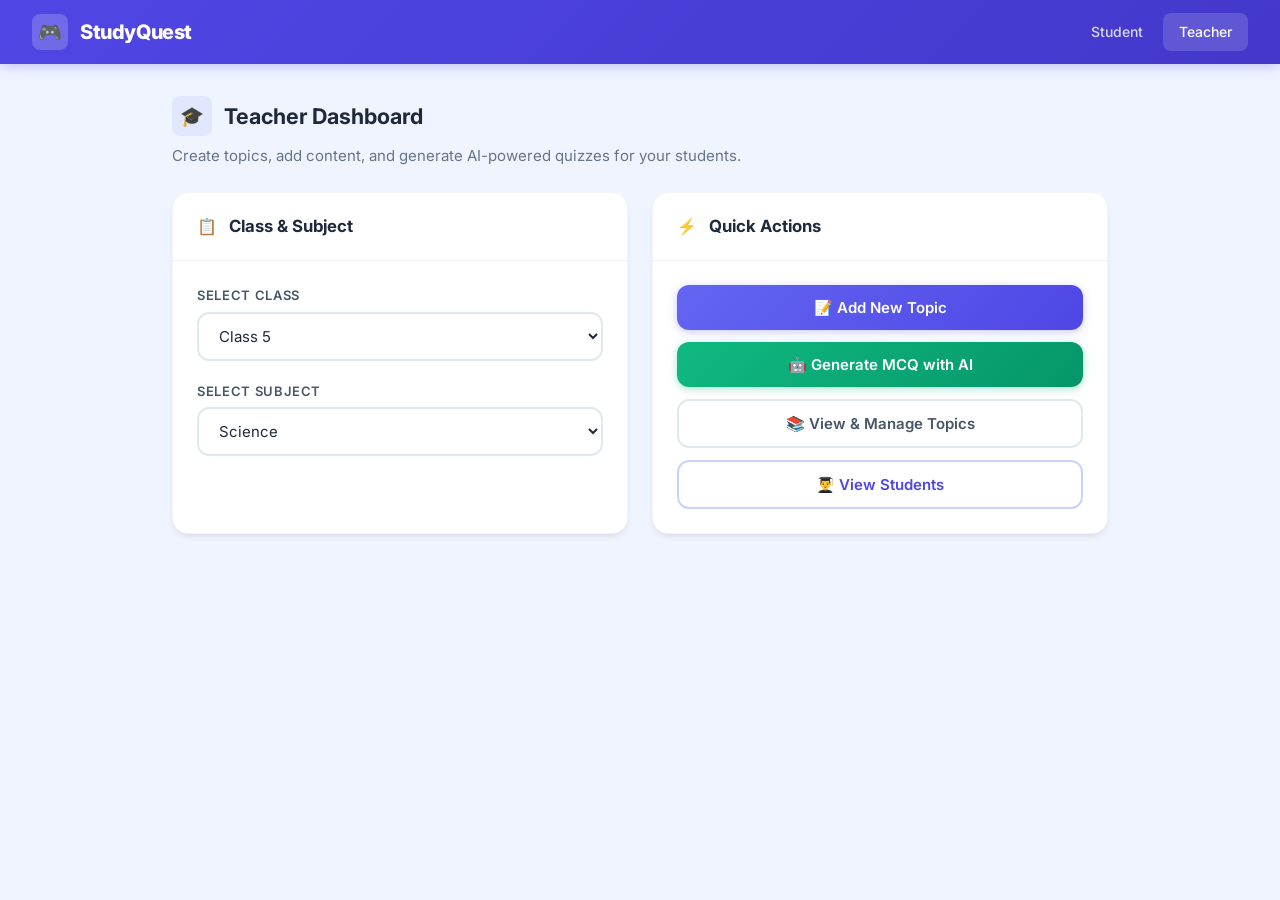
==== public/teacher.html @ b0b4f8f8 "update" ====
<!DOCTYPE html>
<html lang="en">

<head>
    <meta charset="UTF-8">
    <meta name="viewport" content="width=device-width, initial-scale=1.0">
    <meta name="description"
        content="StudyQuest Teacher Dashboard — Create levels, generate AI-powered MCQs, and manage your classroom.">
    <title>Teacher Dashboard — StudyQuest</title>
    <link rel="stylesheet" href="css/style.css">
    <script src="js/teacher.js" defer></script>
</head>

<body>

    <div class="app-wrapper">

        <!-- Navbar -->
        <nav class="navbar">
            <a href="index.html" class="navbar-brand">
                <span class="logo-icon">🎮</span>
                StudyQuest
            </a>
            <div class="navbar-nav">
                <a href="index.html">Student</a>
                <a href="teacher.html" class="active">Teacher</a>
            </div>
        </nav>

        <!-- Main Content -->
        <main class="main-content">

            <!-- Dashboard Header -->
            <div class="section-header">
                <div class="icon">🎓</div>
                <h2>Teacher Dashboard</h2>
            </div>
            <p class="section-subtitle">Create topics, add content, and generate AI-powered quizzes for your students.
            </p>

            <!-- Step 1: Class & Subject Selection -->
            <div id="selectClassSubject">
                <div class="dashboard-grid">

                    <!-- Select Card -->
                    <div class="card">
                        <div class="card-header">
                            <span>📋</span>
                            <h3>Class & Subject</h3>
                        </div>
                        <div class="card-body">
                            <div class="form-group">
                                <label for="classSelect">Select Class</label>
                                <select id="classSelect">
                                    <option value="5">Class 5</option>
                                    <option value="6">Class 6</option>
                                    <option value="7">Class 7</option>
                                    <option value="8">Class 8</option>
                                    <option value="9">Class 9</option>
                                    <option value="10">Class 10</option>
                                </select>
                            </div>
                            <div class="form-group">
                                <label for="subjectSelect">Select Subject</label>
                                <select id="subjectSelect">
                                    <option value="Science">Science</option>
                                    <option value="Math">Math</option>
                                    <option value="English">English</option>
                                    <option value="Social">Social</option>
                                    <option value="Computer">Computer</option>
                                    <option value="Nepali">Nepali</option>
                                    <option value="Health">Health</option>
                                </select>
                            </div>
                        </div>
                    </div>

                    <!-- Actions Card -->
                    <div class="card">
                        <div class="card-header">
                            <span>⚡</span>
                            <h3>Quick Actions</h3>
                        </div>
                        <div class="card-body" style="display:flex; flex-direction:column; gap:0.75rem;">
                            <button class="btn btn-primary btn-block" onclick="showAddLevelForm()">
                                📝 Add New Topic
                            </button>
                            <button class="btn btn-success btn-block" onclick="showMCQForm()">
                                🤖 Generate MCQ with AI
                            </button>
                            <button class="btn btn-ghost btn-block" onclick="showManageLevels()">
                                📚 View & Manage Topics
                            </button>
                            <button class="btn btn-ghost btn-block" onclick="showStudents()"
                                style="border-color: var(--primary-200); color: var(--primary-600);">
                                👨‍🎓 View Students
                            </button>
                        </div>
                    </div>
                </div>
            </div>

            <!-- Step 2: Add Level Form (hidden) -->
            <div id="levelFormContainer" class="hidden">
                <div class="card" style="max-width: 600px;">
                    <div class="card-header flex-between">
                        <div style="display:flex; align-items:center; gap:0.75rem;">
                            <span>📝</span>
                            <h3>Add New Topic</h3>
                        </div>
                        <button class="btn btn-ghost btn-sm" onclick="backToSelect()">← Back</button>
                    </div>
                    <div class="card-body">
                        <form id="levelForm" action="../api/add_level.php" method="POST">
                            <input type="hidden" name="class" id="formClass">
                            <input type="hidden" name="subject" id="formSubject">
                            <div style="margin-bottom:1rem;">
                                <span id="addTopicBadge" class="badge badge-primary"
                                    style="font-size:0.8125rem; padding:0.375rem 0.75rem;"></span>
                            </div>
                            <div class="form-group">
                                <label for="levelNo">Topic Number</label>
                                <input type="number" name="level_no" id="levelNo" placeholder="e.g. 1" required>
                            </div>
                            <div class="form-group">
                                <label for="topicInput">Topic</label>
                                <input type="text" name="topic" id="topicInput" placeholder="e.g. Photosynthesis"
                                    required>
                            </div>
                            <div class="form-group">
                                <label for="contentArea">Content</label>
                                <textarea name="content" id="contentArea" rows="8"
                                    placeholder="Write the lesson content here...&#10;&#10;Formatting tips:&#10;- Use line breaks for paragraphs&#10;- Use **bold** for key terms&#10;- Use # for headings&#10;- Use - for bullet lists&#10;- Use 1. for numbered lists"
                                    required></textarea>
                            </div>

                            <button type="submit" class="btn btn-primary btn-block">
                                ✅ Add Topic
                            </button>
                        </form>
                    </div>
                </div>
            </div>

            <!-- Step 3: MCQ Generation (hidden) -->
            <div id="mcqFormContainer" class="hidden">
                <div class="card" style="max-width: 600px;">
                    <div class="card-header flex-between">
                        <div style="display:flex; align-items:center; gap:0.75rem;">
                            <span>🤖</span>
                            <h3>AI MCQ Generator</h3>
                        </div>
                        <button class="btn btn-ghost btn-sm" onclick="backToSelect()">← Back</button>
                    </div>
                    <div class="card-body">
                        <div class="form-group">
                            <label for="mcqTopicSelect">Select Topic</label>
                            <select id="mcqTopicSelect">
                                <option value="">Loading topics...</option>
                            </select>
                        </div>
                        <p style="color: var(--gray-500); margin-bottom: 1rem; font-size: 0.875rem;">
                            Select a topic above, then click Generate to create an MCQ for that specific topic.
                        </p>
                        <button class="btn btn-success btn-block" onclick="generateMCQ()" id="generateBtn">
                            🤖 Generate MCQ
                        </button>
                        <div id="mcqOutput" class="mt-2"></div>
                    </div>
                </div>
            </div>

            <!-- Step 4: Manage Levels (hidden) -->
            <div id="manageLevelsContainer" class="hidden">
                <div class="card">
                    <div class="card-header flex-between">
                        <div style="display:flex; align-items:center; gap:0.75rem;">
                            <span>📚</span>
                            <h3>Manage Topics</h3>
                        </div>
                        <button class="btn btn-ghost btn-sm" onclick="backToSelect()">← Back</button>
                    </div>
                    <div class="card-body" id="manageLevelsList">
                        <!-- Populated by JS -->
                    </div>
                </div>
            </div>

            <!-- Step 5: View Students (hidden) -->
            <div id="studentsContainer" class="hidden">
                <div class="card">
                    <div class="card-header flex-between">
                        <div style="display:flex; align-items:center; gap:0.75rem;">
                            <span>👨‍🎓</span>
                            <h3>Registered Students</h3>
                        </div>
                        <div style="display:flex; align-items:center; gap:0.75rem;">
                            <select id="studentGradeFilter" onchange="loadStudents()"
                                style="padding:0.375rem 0.75rem; font-size:0.8125rem; border-radius:var(--radius-md); border:1px solid var(--gray-200);">
                                <option value="">All Classes</option>
                                <option value="5">Class 5</option>
                                <option value="6">Class 6</option>
                                <option value="7">Class 7</option>
                                <option value="8">Class 8</option>
                                <option value="9">Class 9</option>
                                <option value="10">Class 10</option>
                            </select>
                            <button class="btn btn-sm btn-success" onclick="generateWeeklyReport()"
                                style="font-size:0.75rem; padding:0.375rem 0.75rem;">
                                📊 Weekly Report
                            </button>
                            <button class="btn btn-ghost btn-sm" onclick="backToSelect()">← Back</button>
                        </div>
                    </div>
                    <div class="card-body" id="studentsList">
                        <!-- Populated by JS -->
                    </div>
                </div>
            </div>

            <!-- Edit Level Modal -->
            <div id="editModal" class="modal-overlay hidden">
                <div class="modal-card">
                    <div class="card-header flex-between">
                        <div style="display:flex; align-items:center; gap:0.75rem;">
                            <span>✏️</span>
                            <h3>Edit Topic</h3>
                        </div>
                        <button class="btn btn-ghost btn-sm" onclick="closeEditModal()">✕</button>
                    </div>
                    <div class="card-body">
                        <input type="hidden" id="editLevelId">
                        <div class="form-group">
                            <label for="editTopic">Topic</label>
                            <input type="text" id="editTopic" placeholder="Topic name">
                        </div>
                        <div class="form-group">
                            <label for="editContent">Content</label>
                            <textarea id="editContent" rows="5" placeholder="Lesson content..."></textarea>
                        </div>
                        <button class="btn btn-primary btn-block" onclick="saveEditLevel()">
                            💾 Save Changes
                        </button>
                    </div>
                </div>
            </div>

        </main>
    </div>

    <!-- Toast Container -->
    <div class="toast-container" id="toastContainer"></div>

</body>

</html>
---- public/css/style.css ----
/* ============================================
   StudyQuest — Professional Design System
   ============================================ */

@import url('https://fonts.googleapis.com/css2?family=Inter:wght@400;500;600;700;800&display=swap');

/* ----- Design Tokens ----- */
:root {
  /* Primary Palette */
  --primary-50: #eef2ff;
  --primary-100: #e0e7ff;
  --primary-200: #c7d2fe;
  --primary-300: #a5b4fc;
  --primary-400: #818cf8;
  --primary-500: #6366f1;
  --primary-600: #4f46e5;
  --primary-700: #4338ca;

  /* Accent */
  --accent-400: #34d399;
  --accent-500: #10b981;
  --accent-600: #059669;

  /* Warm Accents */
  --amber-400: #fbbf24;
  --amber-500: #f59e0b;
  --rose-400: #fb7185;
  --rose-500: #f43f5e;

  /* Neutrals */
  --gray-50: #f8fafc;
  --gray-100: #f1f5f9;
  --gray-200: #e2e8f0;
  --gray-300: #cbd5e1;
  --gray-400: #94a3b8;
  --gray-500: #64748b;
  --gray-600: #475569;
  --gray-700: #334155;
  --gray-800: #1e293b;
  --gray-900: #0f172a;

  /* Surfaces */
  --surface-bg: #f0f4ff;
  --surface-card: #ffffff;
  --surface-elevated: #ffffff;
  --surface-overlay: rgba(15, 23, 42, 0.6);

  /* Shadows */
  --shadow-sm: 0 1px 2px rgba(0, 0, 0, 0.05);
  --shadow-md: 0 4px 6px -1px rgba(0, 0, 0, 0.07), 0 2px 4px -2px rgba(0, 0, 0, 0.05);
  --shadow-lg: 0 10px 15px -3px rgba(0, 0, 0, 0.08), 0 4px 6px -4px rgba(0, 0, 0, 0.04);
  --shadow-xl: 0 20px 25px -5px rgba(0, 0, 0, 0.1), 0 8px 10px -6px rgba(0, 0, 0, 0.06);
  --shadow-glow: 0 0 20px rgba(99, 102, 241, 0.25);

  /* Radii */
  --radius-sm: 8px;
  --radius-md: 12px;
  --radius-lg: 16px;
  --radius-xl: 24px;
  --radius-full: 9999px;

  /* Transitions */
  --ease-out: cubic-bezier(0.16, 1, 0.3, 1);
  --duration-fast: 150ms;
  --duration-normal: 250ms;
  --duration-slow: 400ms;
}

/* ----- Reset & Base ----- */
*,
*::before,
*::after {
  margin: 0;
  padding: 0;
  box-sizing: border-box;
}

html {
  scroll-behavior: smooth;
}

body {
  font-family: 'Inter', -apple-system, BlinkMacSystemFont, 'Segoe UI', Roboto, sans-serif;
  background: var(--surface-bg);
  color: var(--gray-800);
  line-height: 1.6;
  min-height: 100vh;
  -webkit-font-smoothing: antialiased;
  -moz-osx-font-smoothing: grayscale;
}

/* ----- Layout: App Shell ----- */
.app-wrapper {
  min-height: 100vh;
  display: flex;
  flex-direction: column;
}

/* ----- Navbar ----- */
.navbar {
  background: linear-gradient(135deg, var(--primary-600), var(--primary-700));
  color: white;
  padding: 0 2rem;
  height: 64px;
  display: flex;
  align-items: center;
  justify-content: space-between;
  position: sticky;
  top: 0;
  z-index: 100;
  box-shadow: 0 2px 12px rgba(79, 70, 229, 0.3);
}

.navbar-brand {
  display: flex;
  align-items: center;
  gap: 0.75rem;
  font-weight: 800;
  font-size: 1.25rem;
  letter-spacing: -0.02em;
  text-decoration: none;
  color: white;
}

.navbar-brand .logo-icon {
  width: 36px;
  height: 36px;
  background: rgba(255, 255, 255, 0.2);
  border-radius: var(--radius-sm);
  display: flex;
  align-items: center;
  justify-content: center;
  font-size: 1.2rem;
  backdrop-filter: blur(10px);
}

.navbar-nav {
  display: flex;
  gap: 0.25rem;
}

.navbar-nav a {
  color: rgba(255, 255, 255, 0.8);
  text-decoration: none;
  padding: 0.5rem 1rem;
  border-radius: var(--radius-sm);
  font-size: 0.875rem;
  font-weight: 500;
  transition: all var(--duration-fast) var(--ease-out);
}

.navbar-nav a:hover,
.navbar-nav a.active {
  color: white;
  background: rgba(255, 255, 255, 0.15);
}

/* ----- Main Content ----- */
.main-content {
  flex: 1;
  padding: 2rem;
  max-width: 1000px;
  width: 100%;
  margin: 0 auto;
}

/* ----- Hero Section (Student Landing) ----- */
.hero {
  text-align: center;
  padding: 3rem 2rem;
  margin-bottom: 2rem;
}

.hero-title {
  font-size: 2.5rem;
  font-weight: 800;
  letter-spacing: -0.03em;
  background: linear-gradient(135deg, var(--primary-600), var(--primary-400));
  -webkit-background-clip: text;
  -webkit-text-fill-color: transparent;
  background-clip: text;
  margin-bottom: 0.5rem;
}

.hero-subtitle {
  font-size: 1.1rem;
  color: var(--gray-500);
  font-weight: 400;
  margin-bottom: 2rem;
}

/* ----- Auth Form (Login / Register) ----- */
.auth-form {
  max-width: 400px;
  margin: 0 auto;
  background: var(--surface-card);
  padding: 2rem;
  border-radius: var(--radius-lg);
  box-shadow: var(--shadow-lg);
  border: 1px solid var(--gray-100);
}

.auth-form .form-group {
  margin-bottom: 1rem;
}

.auth-toggle {
  text-align: center;
  margin-top: 1.25rem;
  font-size: 0.875rem;
  color: var(--gray-500);
}

.auth-toggle a {
  color: var(--primary-500);
  font-weight: 600;
  text-decoration: none;
}

.auth-toggle a:hover {
  text-decoration: underline;
}

/* ----- Students Table (Teacher) ----- */
.students-table {
  width: 100%;
  border-collapse: collapse;
  font-size: 0.9375rem;
}

.students-table th {
  text-align: left;
  padding: 0.75rem 1rem;
  font-size: 0.75rem;
  font-weight: 700;
  text-transform: uppercase;
  letter-spacing: 0.05em;
  color: var(--gray-400);
  border-bottom: 2px solid var(--gray-200);
}

.students-table td {
  padding: 0.875rem 1rem;
  border-bottom: 1px solid var(--gray-100);
  color: var(--gray-700);
}

.students-table tr:hover td {
  background: var(--gray-50);
}

.students-table .student-name {
  font-weight: 600;
  color: var(--gray-800);
}

.students-table .student-grade {
  display: inline-flex;
  align-items: center;
  padding: 0.2rem 0.625rem;
  font-size: 0.75rem;
  font-weight: 700;
  background: var(--primary-100);
  color: var(--primary-700);
  border-radius: var(--radius-full);
}

.students-table .student-xp {
  font-weight: 700;
  color: var(--amber-500);
}

/* ----- AI Analysis Card (Teacher) ----- */
.ai-analysis-card {
  background: var(--surface-card);
  border-radius: var(--radius-lg);
  border: 2px solid var(--primary-200);
  box-shadow: var(--shadow-lg);
  overflow: hidden;
}

.ai-analysis-card .card-header {
  background: linear-gradient(135deg, rgba(99, 102, 241, 0.06), rgba(139, 92, 246, 0.04));
  border-bottom: 1px solid var(--gray-100);
}

/* ----- Form Elements ----- */
input[type="text"],
input[type="number"],
input[type="email"],
input[type="password"],
textarea,
select {
  width: 100%;
  padding: 0.75rem 1rem;
  font-family: inherit;
  font-size: 0.9375rem;
  color: var(--gray-800);
  background: var(--surface-card);
  border: 2px solid var(--gray-200);
  border-radius: var(--radius-md);
  outline: none;
  transition: border-color var(--duration-fast) var(--ease-out),
    box-shadow var(--duration-fast) var(--ease-out);
}

input:focus,
textarea:focus,
select:focus {
  border-color: var(--primary-400);
  box-shadow: 0 0 0 3px rgba(99, 102, 241, 0.15);
}

::placeholder {
  color: var(--gray-400);
}

label {
  display: block;
  font-size: 0.8125rem;
  font-weight: 600;
  color: var(--gray-600);
  margin-bottom: 0.375rem;
  text-transform: uppercase;
  letter-spacing: 0.05em;
}

.form-group {
  margin-bottom: 1.25rem;
}

textarea {
  resize: vertical;
  min-height: 100px;
}

/* ----- Buttons ----- */
.btn {
  display: inline-flex;
  align-items: center;
  justify-content: center;
  gap: 0.5rem;
  padding: 0.75rem 1.5rem;
  font-family: inherit;
  font-size: 0.9375rem;
  font-weight: 600;
  border: none;
  border-radius: var(--radius-md);
  cursor: pointer;
  transition: all var(--duration-normal) var(--ease-out);
  text-decoration: none;
  line-height: 1.4;
}

.btn:active {
  transform: scale(0.97);
}

/* Primary */
.btn-primary {
  background: linear-gradient(135deg, var(--primary-500), var(--primary-600));
  color: white;
  box-shadow: 0 2px 8px rgba(99, 102, 241, 0.35);
}

.btn-primary:hover {
  background: linear-gradient(135deg, var(--primary-600), var(--primary-700));
  box-shadow: 0 4px 16px rgba(99, 102, 241, 0.45);
  transform: translateY(-1px);
}

/* Success */
.btn-success {
  background: linear-gradient(135deg, var(--accent-500), var(--accent-600));
  color: white;
  box-shadow: 0 2px 8px rgba(16, 185, 129, 0.35);
}

.btn-success:hover {
  background: linear-gradient(135deg, var(--accent-400), var(--accent-500));
  box-shadow: 0 4px 16px rgba(16, 185, 129, 0.45);
  transform: translateY(-1px);
}

/* Ghost / Secondary */
.btn-ghost {
  background: transparent;
  color: var(--gray-600);
  border: 2px solid var(--gray-200);
}

.btn-ghost:hover {
  background: var(--gray-100);
  border-color: var(--gray-300);
}

/* Full Width */
.btn-block {
  width: 100%;
}

/* Small */
.btn-sm {
  padding: 0.5rem 1rem;
  font-size: 0.8125rem;
}

/* Icon */
.btn-icon {
  width: 40px;
  height: 40px;
  padding: 0;
  border-radius: var(--radius-sm);
}

/* ----- Cards ----- */
.card {
  background: var(--surface-card);
  border-radius: var(--radius-lg);
  box-shadow: var(--shadow-md);
  overflow: hidden;
  transition: all var(--duration-normal) var(--ease-out);
  border: 1px solid var(--gray-100);
}

.card:hover {
  box-shadow: var(--shadow-lg);
  transform: translateY(-2px);
}

.card-header {
  padding: 1.25rem 1.5rem;
  border-bottom: 1px solid var(--gray-100);
  display: flex;
  align-items: center;
  gap: 0.75rem;
}

.card-header h3 {
  font-size: 1.05rem;
  font-weight: 700;
  color: var(--gray-800);
}

.card-body {
  padding: 1.5rem;
}

.card-footer {
  padding: 1rem 1.5rem;
  border-top: 1px solid var(--gray-100);
  background: var(--gray-50);
}

/* ----- Level Cards (Student) ----- */
.levels-grid {
  display: grid;
  grid-template-columns: repeat(auto-fill, minmax(280px, 1fr));
  gap: 1.25rem;
  margin-top: 1.5rem;
}

.level-card {
  background: var(--surface-card);
  border-radius: var(--radius-lg);
  padding: 1.5rem;
  border: 2px solid var(--gray-100);
  cursor: pointer;
  transition: all var(--duration-normal) var(--ease-out);
  position: relative;
  overflow: hidden;
}

.level-card::before {
  content: '';
  position: absolute;
  top: 0;
  left: 0;
  width: 4px;
  height: 100%;
  background: linear-gradient(180deg, var(--primary-400), var(--primary-600));
  transform: scaleY(0);
  transition: transform var(--duration-normal) var(--ease-out);
}

.level-card:hover {
  border-color: var(--primary-200);
  box-shadow: var(--shadow-lg), 0 0 0 1px var(--primary-100);
  transform: translateY(-3px);
}

.level-card:hover::before {
  transform: scaleY(1);
}

.level-card .level-number {
  display: inline-flex;
  align-items: center;
  justify-content: center;
  width: 36px;
  height: 36px;
  background: linear-gradient(135deg, var(--primary-100), var(--primary-200));
  color: var(--primary-700);
  font-weight: 800;
  font-size: 0.875rem;
  border-radius: var(--radius-sm);
  margin-bottom: 0.75rem;
}

.level-card .level-topic {
  font-size: 1.05rem;
  font-weight: 700;
  color: var(--gray-800);
  margin-bottom: 0.375rem;
}

.level-card .level-subject {
  font-size: 0.8125rem;
  color: var(--gray-400);
  font-weight: 500;
  text-transform: uppercase;
  letter-spacing: 0.04em;
}

/* ----- Section Headers ----- */
.section-header {
  display: flex;
  align-items: center;
  gap: 0.75rem;
  margin-bottom: 0.5rem;
}

.section-header h2 {
  font-size: 1.35rem;
  font-weight: 700;
  color: var(--gray-800);
}

.section-header .icon {
  width: 40px;
  height: 40px;
  display: flex;
  align-items: center;
  justify-content: center;
  background: var(--primary-100);
  border-radius: var(--radius-sm);
  font-size: 1.2rem;
}

.section-subtitle {
  color: var(--gray-500);
  font-size: 0.9375rem;
  margin-bottom: 1.5rem;
}

/* ----- Quiz UI ----- */
.quiz-container {
  max-width: 640px;
  margin: 0 auto;
}

.quiz-progress {
  display: flex;
  align-items: center;
  gap: 1rem;
  margin-bottom: 1.5rem;
}

.quiz-progress-bar {
  flex: 1;
  height: 8px;
  background: var(--gray-200);
  border-radius: var(--radius-full);
  overflow: hidden;
}

.quiz-progress-fill {
  height: 100%;
  background: linear-gradient(90deg, var(--primary-400), var(--accent-400));
  border-radius: var(--radius-full);
  transition: width var(--duration-slow) var(--ease-out);
}

.quiz-progress-text {
  font-size: 0.8125rem;
  font-weight: 600;
  color: var(--gray-500);
  white-space: nowrap;
}

.quiz-question-card {
  background: var(--surface-card);
  border-radius: var(--radius-lg);
  padding: 2rem;
  box-shadow: var(--shadow-lg);
  border: 1px solid var(--gray-100);
  animation: fadeInUp 0.4s var(--ease-out);
}

.quiz-question-number {
  font-size: 0.75rem;
  font-weight: 700;
  text-transform: uppercase;
  letter-spacing: 0.08em;
  color: var(--primary-500);
  margin-bottom: 0.75rem;
}

.quiz-question-text {
  font-size: 1.15rem;
  font-weight: 600;
  color: var(--gray-800);
  margin-bottom: 1.5rem;
  line-height: 1.5;
}

.quiz-options {
  display: flex;
  flex-direction: column;
  gap: 0.75rem;
}

.quiz-option {
  display: flex;
  align-items: center;
  gap: 1rem;
  padding: 1rem 1.25rem;
  background: var(--gray-50);
  border: 2px solid var(--gray-200);
  border-radius: var(--radius-md);
  cursor: pointer;
  font-size: 0.9375rem;
  font-weight: 500;
  color: var(--gray-700);
  transition: all var(--duration-fast) var(--ease-out);
  font-family: inherit;
  width: 100%;
  text-align: left;
}

.quiz-option .option-letter {
  width: 32px;
  height: 32px;
  display: flex;
  align-items: center;
  justify-content: center;
  background: white;
  border: 2px solid var(--gray-200);
  border-radius: var(--radius-sm);
  font-weight: 700;
  font-size: 0.8125rem;
  color: var(--gray-500);
  flex-shrink: 0;
  transition: all var(--duration-fast) var(--ease-out);
}

.quiz-option:hover {
  border-color: var(--primary-300);
  background: var(--primary-50);
}

.quiz-option:hover .option-letter {
  border-color: var(--primary-300);
  color: var(--primary-600);
  background: var(--primary-100);
}

.quiz-option.correct {
  border-color: var(--accent-500);
  background: rgba(16, 185, 129, 0.08);
  color: var(--accent-600);
}

.quiz-option.correct .option-letter {
  border-color: var(--accent-500);
  background: var(--accent-500);
  color: white;
}

.quiz-option.wrong {
  border-color: var(--rose-400);
  background: rgba(244, 63, 94, 0.08);
  color: var(--rose-500);
}

.quiz-option.wrong .option-letter {
  border-color: var(--rose-500);
  background: var(--rose-500);
  color: white;
}

/* Eliminated option (wrong on first attempt, greyed out) */
.quiz-option.eliminated {
  opacity: 0.45;
  text-decoration: line-through;
  pointer-events: none;
  transform: scale(0.97);
}

/* Hint box shown after first wrong attempt */
.quiz-hint-box {
  margin-top: 1.25rem;
  padding: 1rem 1.25rem;
  background: linear-gradient(135deg, rgba(245, 158, 11, 0.08), rgba(245, 158, 11, 0.04));
  border: 2px solid rgba(245, 158, 11, 0.25);
  border-radius: var(--radius-md);
  animation: fadeInUp 0.4s var(--ease-out);
}

.quiz-hint-header {
  display: flex;
  align-items: center;
  gap: 0.5rem;
  margin-bottom: 0.5rem;
  font-size: 0.9375rem;
  color: var(--amber-600, #d97706);
}

.quiz-hint-box p {
  margin: 0;
  font-size: 0.875rem;
  color: var(--gray-600);
  line-height: 1.6;
}

/* ----- Score / XP Badge ----- */
.xp-badge {
  display: inline-flex;
  align-items: center;
  gap: 0.375rem;
  padding: 0.375rem 0.875rem;
  background: linear-gradient(135deg, var(--amber-400), var(--amber-500));
  color: white;
  font-weight: 700;
  font-size: 0.8125rem;
  border-radius: var(--radius-full);
  box-shadow: 0 2px 8px rgba(245, 158, 11, 0.3);
}

/* ----- Lesson Content View ----- */
.lesson-view {
  animation: fadeInUp 0.4s var(--ease-out);
}

.lesson-content {
  background: var(--surface-card);
  border-radius: var(--radius-lg);
  padding: 2rem;
  box-shadow: var(--shadow-md);
  border: 1px solid var(--gray-100);
  margin-bottom: 1.5rem;
  line-height: 1.8;
  font-size: 1rem;
  color: var(--gray-700);
}

.lesson-content h3 {
  font-size: 1.25rem;
  color: var(--gray-800);
  margin-bottom: 1rem;
}

/* ----- Lesson Body (formatted content) ----- */
.lesson-body {
  font-size: 1rem;
  line-height: 1.9;
  color: var(--gray-600);
}

.lesson-body p {
  margin-bottom: 0.875rem;
}

.lesson-body p:last-child {
  margin-bottom: 0;
}

.lesson-body strong {
  color: var(--gray-800);
  font-weight: 700;
}

.lesson-heading {
  color: var(--gray-800);
  font-weight: 700;
  margin-top: 1.25rem;
  margin-bottom: 0.5rem;
  padding-left: 0.75rem;
  border-left: 3px solid var(--primary-400);
}

h3.lesson-heading {
  font-size: 1.125rem;
}

h4.lesson-heading {
  font-size: 1rem;
}

h5.lesson-heading {
  font-size: 0.9375rem;
}

.lesson-list {
  margin: 0.625rem 0 1rem 1.25rem;
  padding: 0;
}

.lesson-list li {
  margin-bottom: 0.375rem;
  padding-left: 0.25rem;
  color: var(--gray-600);
}

ul.lesson-list li::marker {
  color: var(--primary-400);
}

ol.lesson-list li::marker {
  color: var(--primary-500);
  font-weight: 700;
}

/* ----- Completion Screen ----- */
.completion-screen {
  text-align: center;
  padding: 3rem 2rem;
  animation: fadeInUp 0.5s var(--ease-out);
}

.completion-icon {
  font-size: 4rem;
  margin-bottom: 1rem;
  animation: bounceIn 0.6s var(--ease-out);
}

.completion-title {
  font-size: 1.75rem;
  font-weight: 800;
  color: var(--gray-800);
  margin-bottom: 0.5rem;
}

.completion-xp {
  font-size: 1.1rem;
  color: var(--gray-500);
  margin-bottom: 0.5rem;
}

.completion-xp strong {
  color: var(--amber-500);
  font-weight: 700;
}

.completion-message {
  color: var(--gray-500);
  margin-bottom: 2rem;
}

/* ----- Teacher Dashboard Layout ----- */
.dashboard-grid {
  display: grid;
  grid-template-columns: 1fr 1fr;
  gap: 1.5rem;
}

/* ----- Stat Cards (Teacher) ----- */
.stat-row {
  display: grid;
  grid-template-columns: repeat(3, 1fr);
  gap: 1rem;
  margin-bottom: 2rem;
}

.stat-card {
  background: var(--surface-card);
  border-radius: var(--radius-md);
  padding: 1.25rem;
  border: 1px solid var(--gray-100);
  text-align: center;
  box-shadow: var(--shadow-sm);
}

.stat-card .stat-value {
  font-size: 1.75rem;
  font-weight: 800;
  color: var(--primary-600);
  line-height: 1;
}

.stat-card .stat-label {
  font-size: 0.75rem;
  text-transform: uppercase;
  letter-spacing: 0.05em;
  color: var(--gray-400);
  margin-top: 0.375rem;
  font-weight: 600;
}

/* ----- MCQ Output Card ----- */
.mcq-output {
  background: var(--gray-50);
  border: 1px solid var(--gray-200);
  border-radius: var(--radius-md);
  padding: 1.5rem;
  margin-top: 1rem;
  min-height: 80px;
}

.mcq-output .mcq-label {
  font-size: 0.75rem;
  font-weight: 700;
  text-transform: uppercase;
  letter-spacing: 0.05em;
  color: var(--gray-400);
  margin-bottom: 0.75rem;
}

.mcq-output .mcq-question {
  font-weight: 600;
  color: var(--gray-800);
  margin-bottom: 1rem;
  font-size: 1rem;
}

.mcq-output .mcq-options {
  display: flex;
  flex-direction: column;
  gap: 0.5rem;
}

.mcq-output .mcq-option-item {
  padding: 0.625rem 1rem;
  background: white;
  border-radius: var(--radius-sm);
  font-size: 0.875rem;
  color: var(--gray-700);
  border: 1px solid var(--gray-200);
}

.mcq-output .mcq-option-item.correct-answer {
  border-color: var(--accent-500);
  background: rgba(16, 185, 129, 0.08);
  color: var(--accent-600);
  font-weight: 600;
}

/* ----- Toast Notifications ----- */
.toast-container {
  position: fixed;
  bottom: 1.5rem;
  right: 1.5rem;
  z-index: 9999;
  display: flex;
  flex-direction: column;
  gap: 0.75rem;
}

.toast {
  display: flex;
  align-items: center;
  gap: 0.75rem;
  padding: 0.875rem 1.25rem;
  background: var(--gray-800);
  color: white;
  border-radius: var(--radius-md);
  box-shadow: var(--shadow-xl);
  font-size: 0.875rem;
  font-weight: 500;
  animation: slideInRight 0.4s var(--ease-out);
  max-width: 360px;
}

.toast.toast-success {
  background: var(--accent-600);
}

.toast.toast-error {
  background: var(--rose-500);
}

.toast-exit {
  animation: slideOutRight 0.3s var(--ease-out) forwards;
}

/* ----- Loading Spinner ----- */
.spinner {
  display: inline-block;
  width: 20px;
  height: 20px;
  border: 3px solid rgba(255, 255, 255, 0.3);
  border-top-color: white;
  border-radius: 50%;
  animation: spin 0.6s linear infinite;
}

.spinner-dark {
  border-color: var(--gray-200);
  border-top-color: var(--primary-500);
}

.loading-state {
  display: flex;
  flex-direction: column;
  align-items: center;
  justify-content: center;
  padding: 3rem;
  color: var(--gray-400);
  gap: 1rem;
}

.loading-state .spinner {
  width: 32px;
  height: 32px;
}

/* ----- Skeleton Loading ----- */
.skeleton {
  background: linear-gradient(90deg, var(--gray-200) 25%, var(--gray-100) 50%, var(--gray-200) 75%);
  background-size: 200% 100%;
  animation: shimmer 1.5s infinite;
  border-radius: var(--radius-sm);
}

.skeleton-card {
  height: 120px;
  border-radius: var(--radius-lg);
}

/* ----- Empty State ----- */
.empty-state {
  text-align: center;
  padding: 3rem 2rem;
  color: var(--gray-400);
}

.empty-state .empty-icon {
  font-size: 3rem;
  margin-bottom: 1rem;
}

.empty-state h3 {
  font-size: 1.1rem;
  color: var(--gray-600);
  margin-bottom: 0.5rem;
}

.empty-state p {
  font-size: 0.9375rem;
}

/* ----- Badge / Chips ----- */
.badge {
  display: inline-flex;
  align-items: center;
  padding: 0.25rem 0.625rem;
  font-size: 0.6875rem;
  font-weight: 700;
  text-transform: uppercase;
  letter-spacing: 0.05em;
  border-radius: var(--radius-full);
}

.badge-primary {
  background: var(--primary-100);
  color: var(--primary-700);
}

.badge-success {
  background: rgba(16, 185, 129, 0.12);
  color: var(--accent-600);
}

/* ----- Utilities ----- */
.text-center {
  text-align: center;
}

.mt-1 {
  margin-top: 0.5rem;
}

.mt-2 {
  margin-top: 1rem;
}

.mt-3 {
  margin-top: 1.5rem;
}

.mt-4 {
  margin-top: 2rem;
}

.mb-1 {
  margin-bottom: 0.5rem;
}

.mb-2 {
  margin-bottom: 1rem;
}

.mb-3 {
  margin-bottom: 1.5rem;
}

.gap-1 {
  gap: 0.75rem;
}

.flex {
  display: flex;
}

.flex-center {
  display: flex;
  align-items: center;
  justify-content: center;
}

.flex-between {
  display: flex;
  align-items: center;
  justify-content: space-between;
}

.hidden {
  display: none !important;
}

.w-full {
  width: 100%;
}

/* ----- Animations ----- */
@keyframes fadeInUp {
  from {
    opacity: 0;
    transform: translateY(16px);
  }

  to {
    opacity: 1;
    transform: translateY(0);
  }
}

@keyframes fadeIn {
  from {
    opacity: 0;
  }

  to {
    opacity: 1;
  }
}

@keyframes bounceIn {
  0% {
    transform: scale(0.5);
    opacity: 0;
  }

  60% {
    transform: scale(1.15);
  }

  100% {
    transform: scale(1);
    opacity: 1;
  }
}

@keyframes slideInRight {
  from {
    opacity: 0;
    transform: translateX(100%);
  }

  to {
    opacity: 1;
    transform: translateX(0);
  }
}

@keyframes slideOutRight {
  from {
    opacity: 1;
    transform: translateX(0);
  }

  to {
    opacity: 0;
    transform: translateX(100%);
  }
}

@keyframes spin {
  to {
    transform: rotate(360deg);
  }
}

@keyframes shimmer {
  0% {
    background-position: -200% 0;
  }

  100% {
    background-position: 200% 0;
  }
}

@keyframes pulse {

  0%,
  100% {
    opacity: 1;
  }

  50% {
    opacity: 0.6;
  }
}

/* Stagger children animation */
.stagger-children>* {
  animation: fadeInUp 0.4s var(--ease-out) both;
}

.stagger-children>*:nth-child(1) {
  animation-delay: 0ms;
}

.stagger-children>*:nth-child(2) {
  animation-delay: 60ms;
}

.stagger-children>*:nth-child(3) {
  animation-delay: 120ms;
}

.stagger-children>*:nth-child(4) {
  animation-delay: 180ms;
}

.stagger-children>*:nth-child(5) {
  animation-delay: 240ms;
}

.stagger-children>*:nth-child(6) {
  animation-delay: 300ms;
}

.stagger-children>*:nth-child(7) {
  animation-delay: 360ms;
}

.stagger-children>*:nth-child(8) {
  animation-delay: 420ms;
}

/* ----- Responsive ----- */
@media (max-width: 768px) {
  .main-content {
    padding: 1.25rem;
  }

  .hero-title {
    font-size: 1.75rem;
  }

  .name-input-group {
    flex-direction: column;
  }

  .levels-grid {
    grid-template-columns: 1fr;
  }

  .dashboard-grid {
    grid-template-columns: 1fr;
  }

  .stat-row {
    grid-template-columns: 1fr;
  }

  .navbar {
    padding: 0 1rem;
  }

  .navbar-nav {
    gap: 0;
  }

  .navbar-nav a {
    padding: 0.5rem 0.625rem;
    font-size: 0.8125rem;
  }
}

/* ----- Filter Row (Student Class/Subject) ----- */
.filter-row {
  display: flex;
  gap: 1rem;
  margin-top: 1rem;
  margin-bottom: 0.5rem;
}

.filter-group {
  flex: 1;
  background: var(--surface-card);
  padding: 1.25rem;
  border-radius: var(--radius-md);
  box-shadow: var(--shadow-sm);
  border: 1px solid var(--gray-100);
}

.filter-group select {
  margin-top: 0.25rem;
}

@media (max-width: 480px) {
  .hero {
    padding: 2rem 1rem;
  }

  .quiz-question-card {
    padding: 1.5rem;
  }

  .hero-title {
    font-size: 1.5rem;
  }

  .filter-row {
    flex-direction: column;
  }

  .progress-stats-grid {
    grid-template-columns: 1fr;
  }
}

/* ----- Progress Stats Grid ----- */
.progress-stats-grid {
  display: grid;
  grid-template-columns: repeat(3, 1fr);
  gap: 1rem;
  margin-bottom: 1.5rem;
}

.progress-stats-grid .stat-card {
  background: var(--surface-card);
  border-radius: var(--radius-md);
  padding: 1.25rem;
  border: 1px solid var(--gray-100);
  text-align: center;
  box-shadow: var(--shadow-sm);
  transition: all var(--duration-normal) var(--ease-out);
}

.progress-stats-grid .stat-card:hover {
  box-shadow: var(--shadow-md);
  transform: translateY(-2px);
}

.progress-stats-grid .stat-value {
  font-size: 1.75rem;
  font-weight: 800;
  color: var(--primary-600);
  line-height: 1;
}

.progress-stats-grid .stat-label {
  font-size: 0.75rem;
  text-transform: uppercase;
  letter-spacing: 0.05em;
  color: var(--gray-400);
  margin-top: 0.375rem;
  font-weight: 600;
}

/* ----- AI Explanation Box ----- */
.quiz-explanation {
  margin-top: 1.25rem;
  padding: 1rem 1.25rem;
  background: linear-gradient(135deg, rgba(99, 102, 241, 0.06), rgba(16, 185, 129, 0.06));
  border: 1px solid var(--primary-200);
  border-radius: var(--radius-md);
  animation: fadeInUp 0.4s var(--ease-out);
}

.quiz-explanation-header {
  display: flex;
  align-items: center;
  gap: 0.5rem;
  margin-bottom: 0.5rem;
  font-size: 0.8125rem;
  color: var(--primary-600);
}

.quiz-explanation p {
  font-size: 0.9375rem;
  color: var(--gray-700);
  line-height: 1.6;
}

/* ----- Completed Level Badge ----- */
.level-card.completed {
  border-color: var(--accent-400);
  background: linear-gradient(135deg, rgba(16, 185, 129, 0.04), rgba(52, 211, 153, 0.04));
}

.level-card.completed::before {
  background: linear-gradient(180deg, var(--accent-400), var(--accent-600));
  transform: scaleY(1);
}

.level-completed-badge {
  margin-top: 0.75rem;
  font-size: 0.75rem;
  font-weight: 700;
  color: var(--accent-600);
  text-transform: uppercase;
  letter-spacing: 0.04em;
}

/* ----- Completion Screen Badge & Score Bar ----- */
.completion-badge {
  margin-top: 0.75rem;
  margin-bottom: 0.25rem;
}

.completion-score-bar {
  width: 200px;
  height: 8px;
  background: var(--gray-200);
  border-radius: var(--radius-full);
  overflow: hidden;
  margin: 0 auto;
}

.completion-score-fill {
  height: 100%;
  background: linear-gradient(90deg, var(--accent-400), var(--primary-400));
  border-radius: var(--radius-full);
  transition: width 0.8s var(--ease-out);
}

.completion-percentage {
  font-size: 0.8125rem;
  color: var(--gray-400);
  font-weight: 600;
  margin-top: 0.375rem;
  margin-bottom: 0.5rem;
}

/* ----- Teacher: Manage Levels List ----- */
.manage-summary {
  margin-bottom: 1.25rem;
}

.manage-levels-list {
  display: flex;
  flex-direction: column;
  gap: 0.75rem;
}

.manage-level-item {
  display: flex;
  align-items: center;
  justify-content: space-between;
  padding: 1rem 1.25rem;
  background: var(--gray-50);
  border: 1px solid var(--gray-200);
  border-radius: var(--radius-md);
  transition: all var(--duration-fast) var(--ease-out);
  gap: 1rem;
}

.manage-level-item:hover {
  border-color: var(--primary-200);
  background: var(--primary-50);
}

.manage-level-info {
  flex: 1;
  min-width: 0;
}

.manage-level-header {
  display: flex;
  align-items: center;
  gap: 0.75rem;
  margin-bottom: 0.25rem;
}

.manage-level-number {
  font-size: 0.6875rem;
  font-weight: 700;
  text-transform: uppercase;
  letter-spacing: 0.05em;
  color: var(--primary-500);
  background: var(--primary-100);
  padding: 0.125rem 0.5rem;
  border-radius: var(--radius-sm);
  white-space: nowrap;
}

.manage-level-topic {
  font-size: 0.9375rem;
  font-weight: 600;
  color: var(--gray-800);
}

.manage-level-preview {
  font-size: 0.8125rem;
  color: var(--gray-400);
  overflow: hidden;
  text-overflow: ellipsis;
  white-space: nowrap;
  max-width: 400px;
}

.manage-level-actions {
  display: flex;
  gap: 0.5rem;
  flex-shrink: 0;
}

/* ----- Danger Button ----- */
.btn-danger {
  background: linear-gradient(135deg, var(--rose-400), var(--rose-500));
  color: white;
  box-shadow: 0 2px 8px rgba(244, 63, 94, 0.3);
}

.btn-danger:hover {
  background: linear-gradient(135deg, var(--rose-500), #e11d48);
  box-shadow: 0 4px 16px rgba(244, 63, 94, 0.4);
  transform: translateY(-1px);
}

/* ----- Modal ----- */
.modal-overlay {
  position: fixed;
  inset: 0;
  background: var(--surface-overlay);
  z-index: 200;
  display: flex;
  align-items: center;
  justify-content: center;
  padding: 1rem;
  animation: fadeIn 0.2s var(--ease-out);
  backdrop-filter: blur(4px);
}

.modal-card {
  background: var(--surface-card);
  border-radius: var(--radius-lg);
  box-shadow: var(--shadow-xl);
  width: 100%;
  max-width: 500px;
  animation: fadeInUp 0.3s var(--ease-out);
  overflow: hidden;
}

/* ----- Responsive: Management ----- */
@media (max-width: 600px) {
  .manage-level-item {
    flex-direction: column;
    align-items: flex-start;
  }

  .manage-level-actions {
    width: 100%;
  }

  .manage-level-actions .btn {
    flex: 1;
  }

  .manage-level-preview {
    max-width: 100%;
  }
}
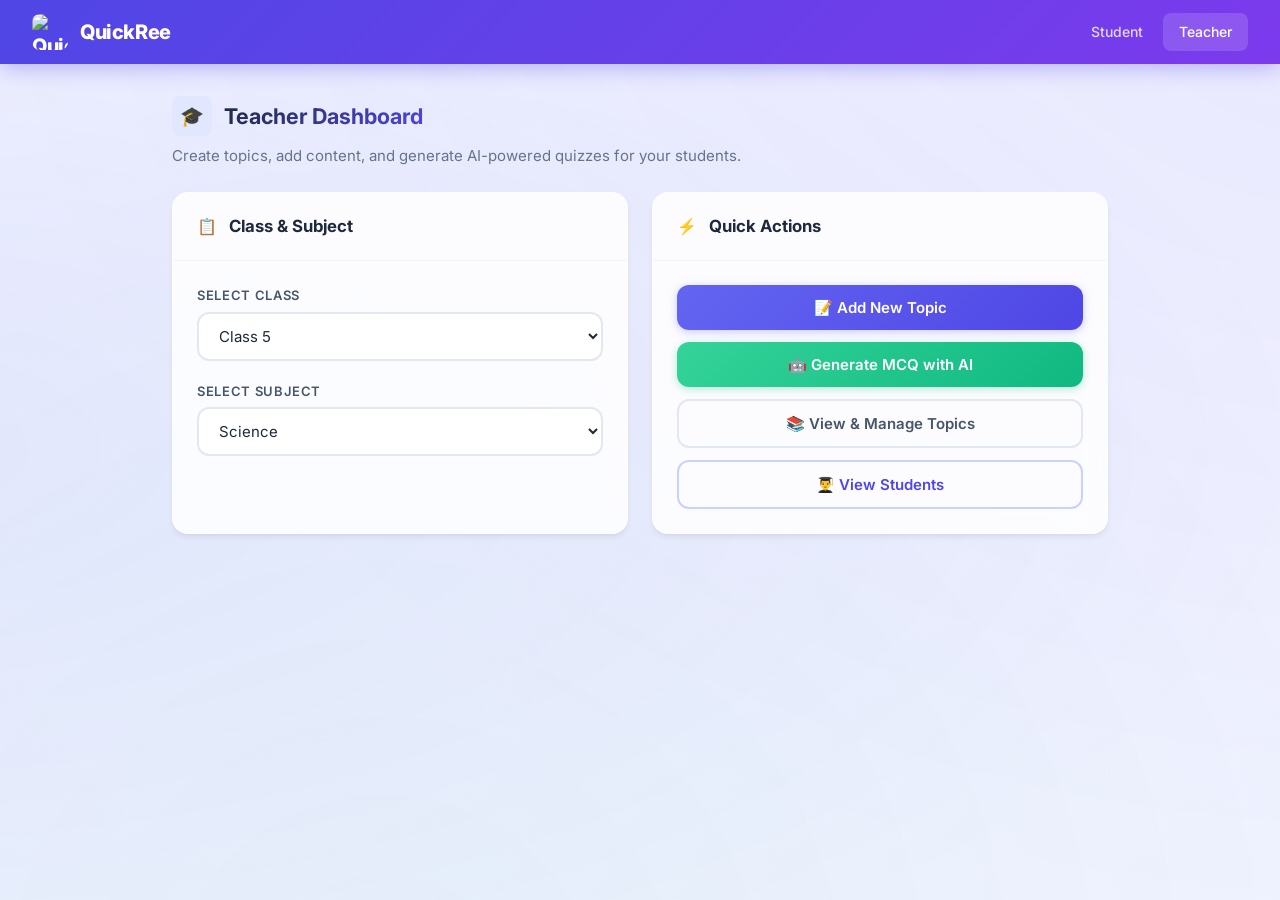
==== commit 8709a238: "first commit" ====
--- a/public/teacher.html
+++ b/public/teacher.html
@@ -5,8 +5,8 @@
     <meta charset="UTF-8">
     <meta name="viewport" content="width=device-width, initial-scale=1.0">
     <meta name="description"
-        content="StudyQuest Teacher Dashboard — Create levels, generate AI-powered MCQs, and manage your classroom.">
-    <title>Teacher Dashboard — StudyQuest</title>
+        content="QuickRee Teacher Dashboard — Create levels, generate AI-powered MCQs, and manage your classroom.">
+    <title>Teacher Dashboard — QuickRee</title>
     <link rel="stylesheet" href="css/style.css">
     <script src="js/teacher.js" defer></script>
 </head>
@@ -18,8 +18,8 @@
         <!-- Navbar -->
         <nav class="navbar">
             <a href="index.html" class="navbar-brand">
-                <span class="logo-icon">🎮</span>
-                StudyQuest
+                <img src="images/logo.png" alt="QuickRee" class="navbar-logo">
+                QuickRee
             </a>
             <div class="navbar-nav">
                 <a href="index.html">Student</a>
--- a/public/css/style.css
+++ b/public/css/style.css
@@ -24,8 +24,17 @@
   /* Warm Accents */
   --amber-400: #fbbf24;
   --amber-500: #f59e0b;
+  --rose-50: #fff1f2;
+  --rose-300: #fda4af;
   --rose-400: #fb7185;
   --rose-500: #f43f5e;
+  --rose-600: #e11d48;
+
+  /* Emerald */
+  --emerald-50: #ecfdf5;
+  --emerald-400: #34d399;
+  --emerald-500: #10b981;
+  --emerald-600: #059669;
 
   /* Neutrals */
   --gray-50: #f8fafc;
@@ -40,8 +49,9 @@
   --gray-900: #0f172a;
 
   /* Surfaces */
-  --surface-bg: #f0f4ff;
-  --surface-card: #ffffff;
+  --surface-bg: #f0f2ff;
+  --surface-card: rgba(255, 255, 255, 0.85);
+  --surface-card-solid: #ffffff;
   --surface-elevated: #ffffff;
   --surface-overlay: rgba(15, 23, 42, 0.6);
 
@@ -87,6 +97,41 @@
   min-height: 100vh;
   -webkit-font-smoothing: antialiased;
   -moz-osx-font-smoothing: grayscale;
+  position: relative;
+  overflow-x: hidden;
+}
+
+/* ----- Animated Gradient Background ----- */
+body::before {
+  content: '';
+  position: fixed;
+  top: -50%;
+  left: -50%;
+  width: 200%;
+  height: 200%;
+  background:
+    radial-gradient(ellipse at 20% 50%, rgba(99, 102, 241, 0.08) 0%, transparent 50%),
+    radial-gradient(ellipse at 80% 20%, rgba(139, 92, 246, 0.06) 0%, transparent 50%),
+    radial-gradient(ellipse at 40% 80%, rgba(52, 211, 153, 0.05) 0%, transparent 50%);
+  animation: bgFloat 20s ease-in-out infinite;
+  z-index: -1;
+  pointer-events: none;
+}
+
+@keyframes bgFloat {
+
+  0%,
+  100% {
+    transform: translate(0, 0) rotate(0deg);
+  }
+
+  33% {
+    transform: translate(2%, -2%) rotate(1deg);
+  }
+
+  66% {
+    transform: translate(-1%, 1%) rotate(-1deg);
+  }
 }
 
 /* ----- Layout: App Shell ----- */
@@ -98,7 +143,9 @@
 
 /* ----- Navbar ----- */
 .navbar {
-  background: linear-gradient(135deg, var(--primary-600), var(--primary-700));
+  background: linear-gradient(135deg, var(--primary-600), #7c3aed, var(--primary-700));
+  background-size: 200% 200%;
+  animation: navGradient 8s ease infinite;
   color: white;
   padding: 0 2rem;
   height: 64px;
@@ -108,7 +155,20 @@
   position: sticky;
   top: 0;
   z-index: 100;
-  box-shadow: 0 2px 12px rgba(79, 70, 229, 0.3);
+  box-shadow: 0 4px 20px rgba(79, 70, 229, 0.35);
+  backdrop-filter: blur(12px);
+}
+
+@keyframes navGradient {
+
+  0%,
+  100% {
+    background-position: 0% 50%;
+  }
+
+  50% {
+    background-position: 100% 50%;
+  }
 }
 
 .navbar-brand {
@@ -132,6 +192,13 @@
   justify-content: center;
   font-size: 1.2rem;
   backdrop-filter: blur(10px);
+}
+
+.navbar-logo {
+  width: 36px;
+  height: 36px;
+  border-radius: var(--radius-sm);
+  object-fit: cover;
 }
 
 .navbar-nav {
@@ -348,6 +415,8 @@
   border-radius: var(--radius-md);
   cursor: pointer;
   transition: all var(--duration-normal) var(--ease-out);
+  position: relative;
+  overflow: hidden;
   text-decoration: none;
   line-height: 1.4;
 }
@@ -416,16 +485,18 @@
 /* ----- Cards ----- */
 .card {
   background: var(--surface-card);
+  backdrop-filter: blur(12px);
   border-radius: var(--radius-lg);
   box-shadow: var(--shadow-md);
   overflow: hidden;
   transition: all var(--duration-normal) var(--ease-out);
-  border: 1px solid var(--gray-100);
+  border: 1px solid rgba(255, 255, 255, 0.5);
 }
 
 .card:hover {
-  box-shadow: var(--shadow-lg);
-  transform: translateY(-2px);
+  box-shadow: var(--shadow-lg), 0 0 0 1px rgba(99, 102, 241, 0.1);
+  transform: translateY(-3px);
+  border-color: var(--primary-200);
 }
 
 .card-header {
@@ -462,13 +533,15 @@
 
 .level-card {
   background: var(--surface-card);
+  backdrop-filter: blur(12px);
   border-radius: var(--radius-lg);
   padding: 1.5rem;
-  border: 2px solid var(--gray-100);
+  border: 2px solid rgba(255, 255, 255, 0.5);
   cursor: pointer;
-  transition: all var(--duration-normal) var(--ease-out);
+  transition: all 0.35s var(--ease-out);
   position: relative;
   overflow: hidden;
+  animation: cardSlideIn 0.5s var(--ease-out) both;
 }
 
 .level-card::before {
@@ -478,19 +551,73 @@
   left: 0;
   width: 4px;
   height: 100%;
-  background: linear-gradient(180deg, var(--primary-400), var(--primary-600));
+  background: linear-gradient(180deg, var(--primary-400), #7c3aed);
   transform: scaleY(0);
   transition: transform var(--duration-normal) var(--ease-out);
 }
 
+.level-card::after {
+  content: '';
+  position: absolute;
+  top: -50%;
+  left: -50%;
+  width: 200%;
+  height: 200%;
+  background: radial-gradient(circle, rgba(99, 102, 241, 0.08) 0%, transparent 60%);
+  opacity: 0;
+  transition: opacity 0.4s ease;
+  pointer-events: none;
+}
+
 .level-card:hover {
   border-color: var(--primary-200);
-  box-shadow: var(--shadow-lg), 0 0 0 1px var(--primary-100);
-  transform: translateY(-3px);
+  box-shadow: var(--shadow-lg), 0 0 20px rgba(99, 102, 241, 0.12);
+  transform: translateY(-5px) scale(1.01);
 }
 
 .level-card:hover::before {
   transform: scaleY(1);
+}
+
+.level-card:hover::after {
+  opacity: 1;
+}
+
+/* Staggered animation for cards */
+.level-card:nth-child(1) {
+  animation-delay: 0.05s;
+}
+
+.level-card:nth-child(2) {
+  animation-delay: 0.1s;
+}
+
+.level-card:nth-child(3) {
+  animation-delay: 0.15s;
+}
+
+.level-card:nth-child(4) {
+  animation-delay: 0.2s;
+}
+
+.level-card:nth-child(5) {
+  animation-delay: 0.25s;
+}
+
+.level-card:nth-child(6) {
+  animation-delay: 0.3s;
+}
+
+@keyframes cardSlideIn {
+  from {
+    opacity: 0;
+    transform: translateY(20px) scale(0.97);
+  }
+
+  to {
+    opacity: 1;
+    transform: translateY(0) scale(1);
+  }
 }
 
 .level-card .level-number {
@@ -1585,4 +1712,176 @@
   .manage-level-preview {
     max-width: 100%;
   }
+}
+
+/* ============================================
+   VISUAL POLISH & MICRO-ANIMATIONS
+   ============================================ */
+
+/* Button shine sweep on hover */
+.btn-primary::before,
+.btn-success::before {
+  content: '';
+  position: absolute;
+  top: 0;
+  left: -100%;
+  width: 100%;
+  height: 100%;
+  background: linear-gradient(90deg, transparent, rgba(255, 255, 255, 0.2), transparent);
+  transition: left 0.5s ease;
+}
+
+.btn-primary:hover::before,
+.btn-success:hover::before {
+  left: 100%;
+}
+
+/* Enhanced hero floating animation */
+.hero-title {
+  animation: heroFloat 3s ease-in-out infinite;
+}
+
+@keyframes heroFloat {
+
+  0%,
+  100% {
+    transform: translateY(0);
+  }
+
+  50% {
+    transform: translateY(-4px);
+  }
+}
+
+/* Glowing badge pulse */
+.badge-primary {
+  animation: badgePulse 3s ease-in-out infinite;
+}
+
+@keyframes badgePulse {
+
+  0%,
+  100% {
+    box-shadow: 0 0 0 0 rgba(99, 102, 241, 0.2);
+  }
+
+  50% {
+    box-shadow: 0 0 8px 2px rgba(99, 102, 241, 0.15);
+  }
+}
+
+/* Quiz progress bar shimmer */
+.quiz-progress-fill::after {
+  content: '';
+  position: absolute;
+  top: 0;
+  left: 0;
+  right: 0;
+  bottom: 0;
+  background: linear-gradient(90deg,
+      transparent 0%,
+      rgba(255, 255, 255, 0.3) 50%,
+      transparent 100%);
+  animation: progressShimmer 2s infinite;
+}
+
+@keyframes progressShimmer {
+  0% {
+    transform: translateX(-100%);
+  }
+
+  100% {
+    transform: translateX(100%);
+  }
+}
+
+.quiz-progress-fill {
+  position: relative;
+  overflow: hidden;
+}
+
+/* Glassmorphism auth form */
+.auth-form {
+  backdrop-filter: blur(16px);
+  border: 1px solid rgba(255, 255, 255, 0.6);
+}
+
+/* Enhanced lesson content card */
+.lesson-content {
+  backdrop-filter: blur(12px);
+  border: 1px solid rgba(255, 255, 255, 0.5);
+}
+
+/* Level number badge glow */
+.level-card .level-number {
+  background: linear-gradient(135deg, var(--primary-100), rgba(139, 92, 246, 0.15));
+  transition: all 0.3s ease;
+}
+
+.level-card:hover .level-number {
+  background: linear-gradient(135deg, var(--primary-200), rgba(139, 92, 246, 0.25));
+  box-shadow: 0 0 12px rgba(99, 102, 241, 0.2);
+  transform: scale(1.08);
+}
+
+/* Toast notification slide-in */
+.toast {
+  animation: toastSlide 0.4s var(--ease-out);
+}
+
+@keyframes toastSlide {
+  from {
+    transform: translateX(100%) scale(0.9);
+    opacity: 0;
+  }
+
+  to {
+    transform: translateX(0) scale(1);
+    opacity: 1;
+  }
+}
+
+/* Smooth section transitions */
+.section-header h2 {
+  background: linear-gradient(135deg, var(--gray-800), var(--primary-600));
+  -webkit-background-clip: text;
+  -webkit-text-fill-color: transparent;
+  background-clip: text;
+}
+
+/* Success button style */
+.btn-success {
+  background: linear-gradient(135deg, var(--emerald-400), var(--emerald-500));
+  color: white;
+  box-shadow: 0 2px 8px rgba(16, 185, 129, 0.3);
+}
+
+.btn-success:hover {
+  background: linear-gradient(135deg, var(--emerald-500), var(--emerald-600));
+  box-shadow: 0 4px 16px rgba(16, 185, 129, 0.4);
+  transform: translateY(-1px);
+}
+
+/* Scrollbar styling */
+::-webkit-scrollbar {
+  width: 8px;
+}
+
+::-webkit-scrollbar-track {
+  background: var(--gray-100);
+}
+
+::-webkit-scrollbar-thumb {
+  background: var(--gray-300);
+  border-radius: var(--radius-full);
+}
+
+::-webkit-scrollbar-thumb:hover {
+  background: var(--gray-400);
+}
+
+/* Selection color */
+::selection {
+  background: var(--primary-200);
+  color: var(--primary-800);
 }
